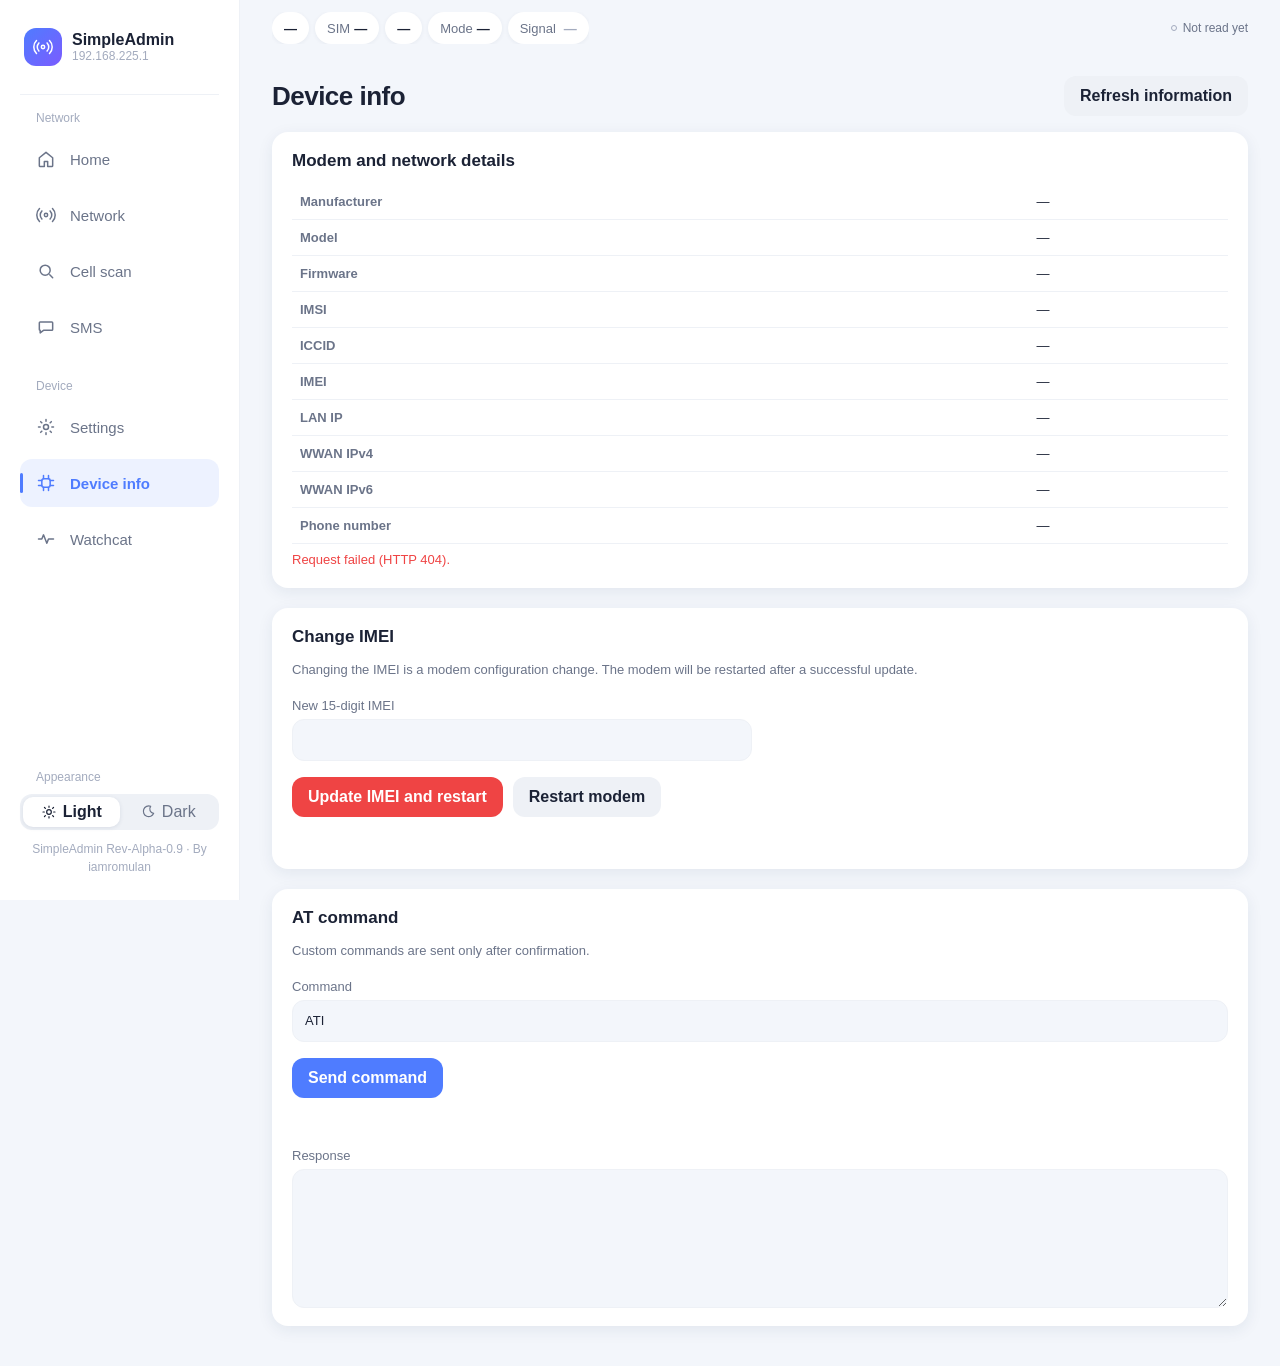
==== www/deviceinfo.html @ bcb3fdd5 "Update app.css styles and refresh stylesheet version in HTML files" ====
<!DOCTYPE html>
<html lang="en">
<head>
  <meta charset="utf-8">
  <meta name="viewport" content="width=device-width, initial-scale=1, viewport-fit=cover">
  <title>Device info · SimpleAdmin</title>
  <link rel="stylesheet" href="css/app.css?v=20261105-2344">
  <script>
    (function () {
      var saved = localStorage.getItem("theme");
      var theme = saved === "light" || saved === "dark" ? saved : (matchMedia("(prefers-color-scheme: dark)").matches ? "dark" : "light");
      document.documentElement.setAttribute("data-theme", theme);
      document.documentElement.style.colorScheme = theme;
    })();
  </script>
</head>
<body data-page="device">
  <div class="app">
    <aside class="sidebar" id="sidebar"></aside>
    <div class="main-col"><div class="page-wrap">
      <div id="status-slot"></div>
      <main class="page" id="page">
        <div class="page-head"><h1>Device info</h1><button class="secondary" type="button" id="device-refresh">Refresh information</button></div>
        <section class="card">
          <h2>Modem and network details</h2>
          <div class="table-wrap">
            <table class="data-table"><tbody>
              <tr><th>Manufacturer</th><td id="info-manufacturer">—</td></tr>
              <tr><th>Model</th><td id="info-model">—</td></tr>
              <tr><th>Firmware</th><td id="info-firmware">—</td></tr>
              <tr><th>IMSI</th><td id="info-imsi">—</td></tr>
              <tr><th>ICCID</th><td id="info-iccid">—</td></tr>
              <tr><th>IMEI</th><td id="info-imei">—</td></tr>
              <tr><th>LAN IP</th><td id="info-lan">—</td></tr>
              <tr><th>WWAN IPv4</th><td id="info-ipv4">—</td></tr>
              <tr><th>WWAN IPv6</th><td id="info-ipv6">—</td></tr>
              <tr><th>Phone number</th><td id="info-phone">—</td></tr>
            </tbody></table>
          </div>
          <p class="result" id="device-result" role="status" aria-live="polite"></p>
        </section>
        <section class="card">
          <h2>Change IMEI</h2>
          <p class="section-note">Changing the IMEI is a modem configuration change. The modem will be restarted after a successful update.</p>
          <div class="form-grid">
            <label class="field"><span>New 15-digit IMEI</span><input id="new-imei" type="text" inputmode="numeric" maxlength="15" autocomplete="off"></label>
            <div class="form-actions"><button class="danger-button" type="button" id="imei-apply">Update IMEI and restart</button><button class="secondary" type="button" id="device-reboot">Restart modem</button></div>
            <p class="result field-wide" id="imei-result" role="status" aria-live="polite"></p>
          </div>
        </section>
        <section class="card" id="terminal">
          <h2>AT command</h2>
          <p class="section-note">Custom commands are sent only after confirmation.</p>
          <div class="form-grid">
            <label class="field field-wide"><span>Command</span><input id="device-at-command" type="text" value="ATI" autocomplete="off"></label>
            <div class="form-actions"><button class="primary" type="button" id="device-at-send">Send command</button></div>
            <p class="result field-wide" id="device-at-result" role="status" aria-live="polite"></p>
            <label class="field field-wide"><span>Response</span><textarea id="device-at-output" rows="6" readonly></textarea></label>
          </div>
        </section>
      </main>
    </div></div>
  </div>
  <nav class="tabbar" id="tabbar"></nav>
  <script src="js/shell.js?v=20261105-2300"></script>
  <script src="js/deviceinfo.js?v=20261105-2300"></script>
</body>
</html>
---- www/css/app.css ----
:root {
  --bg: #F3F6FB;
  --card: #FFFFFF;
  --tx: #1B2235;
  --tx2: #6B7489;
  --tx3: #A3ABBE;
  --accent: #4F7CFF;
  --a2: #7B5CFF;
  --ok: #22C55E;
  --warn: #F59E0B;
  --danger: #EF4444;
  --shadow: 0 4px 16px rgba(30, 50, 90, .08);
  --line: #EEF1F6;
  --switch-off: #E2E6EE;
  --grid: #E9EDF4;
  --gap-bg: #EEF1F6;
  --card-border: none;
  --tier-1: #15803D; --tier-2: #22C55E; --tier-3: #EAB308; --tier-4: #EF4444;
  --ring-d: 148px; --ring-w: 12px; --ring-track: #EEF1F6; --ring-disc: #FFFFFF; --ring-num-fs: 40px;
  --sb-w: 240px; --nav-h: 48px; --nav-gap: 8px; --nav-fs: 15px; --nav-r: 12px;
  --nav-icon: 20px; --nav-icon-gap: 14px; --nav-group-fs: 12px;
  --nav-active-bg: rgb(79 124 255 / .10); --nav-active-bar: 3px;
  --seg-bg: #EEF1F6; --badge-bg: #EEF1F6;
  --content-max: 1200px;
  --r: 16px;
  --gap: 20px;
  color-scheme: light;
}
html[data-theme="dark"] {
  --bg: #0F1222;
  --card: #1A1E33;
  --tx: #EEF1FA;
  --tx2: #9AA3BC;
  --tx3: #6B7390;
  --accent: #6B93FF;
  --a2: #9476FF;
  --ok: #4ADE80;
  --warn: #FBBF24;
  --danger: #F87171;
  --shadow: none;
  --line: #262B44;
  --switch-off: #3A4060;
  --grid: #2A3050;
  --gap-bg: #262B44;
  --card-border: 1px solid #2A2F48;
  --ring-track: #2A3050;
  --ring-disc: #1A1E33;
  --nav-active-bg: rgb(79 124 255 / .18);
  --seg-bg: #262B44; --badge-bg: #262B44;
  color-scheme: dark;
}
* { box-sizing: border-box; }
[hidden] { display: none !important; }
html, body { margin: 0; height: 100%; }
body {
  min-height: 100dvh;
  background: var(--bg);
  color: var(--tx);
  font-family: -apple-system, BlinkMacSystemFont, "Segoe UI", sans-serif;
  font-variant-numeric: tabular-nums;
}
button, input, select, textarea { font: inherit; color: inherit; }
button { cursor: pointer; }
a { color: inherit; text-decoration: none; }
svg { width: 20px; height: 20px; fill: none; stroke: currentColor; stroke-width: 1.8; stroke-linecap: round; stroke-linejoin: round; }

.app {
  min-height: 100dvh;
  display: block;
  padding-bottom: calc(64px + env(safe-area-inset-bottom));
}
.sidebar { display: none; }
.tabbar {
  position: fixed;
  left: 0; right: 0; bottom: 0;
  z-index: 20;
  display: grid;
  grid-template-columns: repeat(5, 1fr);
  height: calc(56px + env(safe-area-inset-bottom));
  padding-bottom: env(safe-area-inset-bottom);
  background: var(--card);
  border-top: 1px solid var(--line);
}
.tabbar a {
  min-height: 44px;
  display: flex;
  flex-direction: column;
  align-items: center;
  justify-content: center;
  gap: 2px;
  color: var(--tx2);
  font-size: 11px;
}
.tabbar a.is-current { color: var(--accent); font-weight: 650; }
.main-col { min-width: 0; }
.brand-logo {
  width: 38px; height: 38px; border-radius: 12px; display: grid; place-items: center; flex-shrink: 0;
  color: #fff; background: linear-gradient(135deg, var(--accent), var(--a2));
}
.brand-logo svg { width: 20px; height: 20px; }
.refresh small { color: var(--tx3); font-size: 12px; }
.hero-div { display: none; }
.page { padding: 12px 16px 28px; }
.page.is-stale .num, .page.is-stale .m-val, .page.is-stale #gauge-pct { opacity: .5; }

.status {
  display: flex;
  align-items: center;
  justify-content: space-between;
  gap: 8px;
  height: 40px;
  padding: 0 16px;
}
#st-conn.is-ok::before { content: ""; width: 7px; height: 7px; border-radius: 50%; background: var(--tier-2); margin-right: 2px; flex-shrink: 0; }
.t-full { display: none; }
.refresh-chip { display: inline-flex; align-items: center; min-height: 32px; padding: 0 10px; border-radius: 999px; border: 0; background: var(--badge-bg); color: var(--tx2); font-size: 13px; }
.status-pills { display: flex; flex-wrap: nowrap; overflow: hidden; gap: 6px; min-width: 0; }
.pill {
  display: inline-flex;
  align-items: center;
  gap: 4px;
  height: 32px;
  padding: 0 12px;
  border-radius: 999px;
  background: var(--card);
  box-shadow: 0 1px 4px rgba(30, 50, 90, .06);
  border: var(--card-border);
  color: var(--tx2);
  font-weight: 400;
  font-size: 13px;
  white-space: nowrap;
}
.pill b, .pill .pill-v { color: var(--tx); font-weight: 600; }
#st-sim { display: none; }
.sig-pct { display: none; }
.status-time { display: flex; align-items: center; gap: 6px; color: var(--tx2); font-size: 12px; white-space: nowrap; }
.status.is-live .dot {
  width: 6px; height: 6px; border-radius: 50%; background: var(--ok);
  animation: breathe 1.6s ease-in-out infinite;
}
.status:not(.is-live) .dot {
  width: 6px; height: 6px; border-radius: 50%;
  border: 1.5px solid var(--tx3); background: transparent;
}
.status-time.is-warn { color: var(--warn); }
.banner {
  margin: 8px 16px 0;
  padding: 10px 12px;
  border-radius: 12px;
  background: rgba(245, 158, 11, .15);
  color: var(--warn);
  font-size: 14px;
}
@keyframes breathe {
  50% { opacity: .35; transform: scale(.8); }
}

.page-head, .more-head {
  display: flex;
  align-items: center;
  justify-content: space-between;
  gap: 12px;
  margin: 8px 0 16px;
}
h1 { margin: 0; font-size: 26px; letter-spacing: -.02em; }
.refresh { display: flex; align-items: center; gap: 8px; color: var(--tx2); font-size: 13px; }
.refresh input {
  width: 64px; height: 36px; border-radius: 12px; border: 1px solid var(--line);
  background: var(--card); text-align: center; font-size: 16px;
}
.refresh button, .ghost {
  min-height: 36px; padding: 0 12px; border-radius: 12px;
  border: 1px solid var(--line); background: var(--card);
}

.hero {
  display: grid;
  grid-template-columns: 112px 1fr;
  gap: 12px 16px;
  padding: 16px;
  border-radius: var(--r);
  color: #fff;
  background: linear-gradient(120deg, var(--accent), var(--a2));
  box-shadow: 0 12px 28px rgba(91, 108, 255, .28);
}
.hero { position: relative; overflow: hidden; }
.hero::before, .hero::after {
  content: ""; position: absolute; border-radius: 50%; background: #fff; pointer-events: none;
}
.hero::before { width: 220px; height: 220px; right: -60px; top: -90px; opacity: .08; }
.hero::after { width: 260px; height: 260px; right: 120px; bottom: -140px; opacity: .06; }
.hero > * { position: relative; z-index: 1; }
.disc {
  width: 112px; height: 112px; border-radius: 50%; background: var(--ring-disc);
  position: relative; display: grid; place-items: center;
  box-shadow: 0 8px 24px rgba(20, 30, 80, .25);
}
.disc svg { width: 100%; height: 100%; }
.g-track, .g-val { fill: none; stroke-width: var(--ring-w); }
.g-track { stroke: var(--ring-track); }
.g-val { stroke-linecap: round; transform: rotate(-90deg); transform-origin: 74px 74px; }
.disc-label { position: absolute; display: grid; justify-items: center; gap: 4px; color: var(--tx); }
.disc-label strong { display: block; font-size: 30px; font-weight: 700; line-height: 1; }
.disc-label strong small { font-size: 14px; font-weight: 700; margin-left: 1px; }
.grade-pill {
  display: inline-flex; align-items: center; gap: 5px;
  padding: 2px 10px; border-radius: 999px; font-size: 13px; font-weight: 700; white-space: nowrap;
}
.grade-pill i { width: 7px; height: 7px; border-radius: 50%; background: currentColor; }
.hero-mid { display: flex; flex-direction: column; justify-content: center; gap: 8px; }
.chart-tip { margin: 4px 0 0; color: var(--tx2); font-size: 12px; }
.kicker { margin: 0; opacity: .8; font-size: 12px; }
.hero h2 { margin: 0; font-size: 28px; display: flex; align-items: center; gap: 8px; }
.live-dot { width: 8px; height: 8px; border-radius: 50%; background: rgba(255,255,255,.45); }
.live-dot.is-on { background: #bbf7d0; }
.hero-sub { margin: 0; font-size: 13px; opacity: .9; }
.legend {
  grid-column: 1 / -1;
  display: flex; flex-wrap: wrap; gap: 8px 12px; align-items: center;
  margin: 0; padding-top: 8px; border-top: 1px solid rgba(255,255,255,.25);
  font-size: 12px;
}
.legend { flex-wrap: nowrap; gap: 6px; }
.legend b { font-weight: 650; margin-right: auto; white-space: nowrap; }
.legend span { display: inline-flex; align-items: center; gap: 4px; opacity: .85; padding: 3px 8px; border-radius: 999px; white-space: nowrap; }
.legend span.is-current { background: rgba(255, 255, 255, .22); }
.legend i { width: 10px; height: 10px; border-radius: 50%; display: inline-block; box-shadow: 0 0 0 2px #fff; }
.legend .is-current { opacity: 1; font-weight: 700; }
.legend small { display: none; width: 100%; opacity: .85; }

.section-title { margin: 22px 0 10px; display: flex; flex-wrap: wrap; align-items: baseline; gap: 4px 10px; }
.section-title h2 { margin: 0; font-size: 17px; font-weight: 700; }
.section-title p { margin: 0 !important; }
.chart-card h3, .info h3, .panel h3 { margin: 0; font-size: 16px; }
.section-title p, .muted { margin: 4px 0 0; color: var(--tx2); font-size: 12px; }
.meters, .infos, .detail-grid, .charts { display: grid; gap: var(--gap); }
.card {
  background: var(--card);
  border-radius: var(--r);
  box-shadow: var(--shadow);
  border: var(--card-border);
  padding: 18px 20px;
}
.meter header { display: flex; justify-content: space-between; gap: 8px; align-items: center; }
.m-name { margin: 0; font-size: 14px; font-weight: 600; }
.m-hint {
  margin: 0; padding: 2px 10px; border-radius: 999px; background: var(--badge-bg);
  color: var(--tx2); font-size: 12px; white-space: nowrap;
}
.m-val { margin: 10px 0 0; font-size: 24px; font-weight: 700; white-space: nowrap; }
.m-val .unit { font-size: 13px; font-weight: 500; color: var(--tx2); margin-left: 2px; }
.m-val .tier { font-size: 13px; font-weight: 700; margin-left: 6px; }
.meter.is-empty .m-val { font-size: 16px; color: var(--tx3); }
.tier-names { display: flex; gap: 3px; margin-top: 14px; font-size: 11px; color: var(--tx3); }
.tier-names span { text-align: center; white-space: nowrap; overflow: hidden; }
.tier-names span.is-on { font-weight: 700; }
.bar { display: flex; gap: 3px; height: 10px; margin-top: 6px; position: relative; }
.bar .seg { border-radius: 5px; }
.needle {
  position: absolute; top: -8px; width: 4px; height: 26px; border-radius: 2px;
  transform: translateX(-2px); background: var(--tx); box-shadow: 0 0 0 2px var(--card);
}
.meter.is-empty .bar { filter: grayscale(1); opacity: .45; }
.axis, .ticks { position: relative; height: 16px; margin-top: 6px; color: var(--tx3); font-size: 11px; }
.axis { display: flex; justify-content: space-between; height: auto; }
.ticks span { position: absolute; transform: translateX(-50%); }

.charts { display: flex; gap: 12px; overflow-x: auto; scroll-snap-type: x mandatory; padding-bottom: 6px; }
.chart-card { min-width: 86%; scroll-snap-align: start; }
.chart-head { display: flex; flex-wrap: wrap; justify-content: space-between; gap: 2px 8px; align-items: baseline; }
.chart-empty { min-height: 140px; display: grid; place-items: center; color: var(--tx3); }
.plot { min-height: 168px; }
.plot svg { width: 100%; height: auto; }
.plot text { font-size: 10px; stroke: none; }
.plot rect, .plot polygon { stroke: none; }
.plot text.ax { fill: var(--tx3); }
.plot .band { opacity: .07; }
[data-theme="dark"] .plot .band { opacity: .05; }
.plot .band-name { font-weight: 600; opacity: .8; }
.plot .grid { stroke: var(--grid); stroke-width: 1; stroke-dasharray: 3 4; }
.plot .line { fill: none; stroke: #5B6CFF; stroke-width: 2; stroke-linejoin: round; stroke-linecap: round; }
.plot .area { stroke: none; }
.plot .solo { fill: #5B6CFF; stroke: none; }
.plot .gap { fill: var(--gap-bg); opacity: .9; }
.plot .gap-line { stroke: var(--tx3); stroke-width: 1; stroke-dasharray: 2 3; }
.plot .gap-tip rect { fill: #1B2235; }
.plot .gap-tip text { fill: #fff; font-size: 11px; }
.plot .last-dot { stroke: var(--card); stroke-width: 2; }
.chart-head .chart-stats { font-size: 12px; white-space: nowrap; }
.chart-sub { margin: 2px 0 8px; font-size: 12px; }
.refresh .pause-btn {
  display: inline-flex; align-items: center; gap: 6px; height: 36px; min-height: 36px; padding: 0 16px;
  border: 0; border-radius: 12px; background: var(--card); box-shadow: var(--shadow);
  color: var(--accent); font-size: 13px; font-weight: 600;
}
.pause-btn svg { width: 14px; height: 14px; stroke-width: 2.4; }
.pause-btn[aria-pressed="true"] svg { fill: currentColor; }
.infos { grid-template-columns: 1fr 1fr; margin-top: var(--gap); }
.info h3 { display: flex; align-items: center; gap: 10px; font-size: 13px; font-weight: 500; color: var(--tx2); }
.info-ic { width: 30px; height: 30px; border-radius: 10px; display: grid; place-items: center; flex-shrink: 0; }
.info-ic svg { width: 18px; height: 18px; }
.info-ic svg { color: inherit; stroke: currentColor; fill: none; }
.info-ic.ic-conn { background: #E8F8EE; color: #16A34A; }
.info-ic.ic-net { background: #F2EEFF; color: #7B5CFF; }
.info-ic.ic-dev { background: #FFF4E5; color: #F59E0B; }
.info-ic.ic-sim { background: #EDF1FF; color: #4F7CFF; }
[data-theme="dark"] .info-ic.ic-conn { background: rgb(22 163 74 / .16); }
[data-theme="dark"] .info-ic.ic-net { background: rgb(123 92 255 / .16); }
[data-theme="dark"] .info-ic.ic-dev { background: rgb(245 158 11 / .16); }
[data-theme="dark"] .info-ic.ic-sim { background: rgb(79 124 255 / .16); }
.info p { margin: 10px 0 0; font-size: 22px; font-weight: 700; }
.info span { color: var(--tx2); font-size: 12px; }
.detail-grid { grid-template-columns: 1fr; }
.panel table { width: 100%; border-collapse: collapse; font-size: 13px; }
.panel th, .panel td { padding: 8px 4px; border-bottom: 1px solid var(--line); text-align: left; }
.panel td { text-align: right; font-weight: 600; }
.panel tr.tb-head th { border-bottom: 0; text-align: right; font-size: 11px; color: var(--tx3); }
.panel tr.tb-head th:first-child { text-align: left; }
.panel th { color: var(--tx2); font-weight: 500; }
.dot-tier { width: 7px; height: 7px; border-radius: 50%; display: inline-block; margin-right: 6px; }
#detail-toggle { margin-top: 8px; }


.empty {
  min-height: 240px; display: grid; place-items: center; text-align: center;
  color: var(--tx2); padding: 24px;
}
.skeleton { display: grid; gap: 16px; }
.sk {
  height: 92px; border-radius: var(--r);
  background: linear-gradient(90deg, var(--card), rgba(127,127,127,.08), var(--card));
  background-size: 200% 100%;
  animation: sheen 1.2s linear infinite;
}
.sk.lg { height: 168px; }
@keyframes sheen { to { background-position: -200% 0; } }

.more-list {
  display: grid; gap: 0; background: var(--card); border-radius: var(--r);
  border: var(--card-border); box-shadow: var(--shadow); overflow: hidden;
}
.more-row, .more-list a {
  min-height: 52px; display: flex; align-items: center; justify-content: space-between;
  padding: 0 16px; background: transparent; border: 0; border-radius: 0;
}
.more-list > * + * { border-top: 1px solid var(--line); }
.more-list .badge { font-style: normal; font-size: 11px; color: var(--tx2); background: var(--badge-bg); border-radius: 99px; padding: 2px 8px; }
.more-row { width: 100%; text-align: left; }
.switch {
  width: 51px; height: 31px; border-radius: 99px; background: var(--switch-off); position: relative; flex-shrink: 0;
  transition: background .15s ease;
}
.switch::after {
  content: ""; position: absolute; top: 2px; left: 2px; width: 27px; height: 27px;
  border-radius: 50%; background: #fff; transition: transform .15s ease;
  box-shadow: 0 3px 8px rgba(0, 0, 0, .15), 0 1px 1px rgba(0, 0, 0, .16);
}
.switch[aria-checked="true"] { background: var(--accent); }
.switch[aria-checked="true"]::after { transform: translateX(20px); }
.version { display: block; margin-top: 16px; color: var(--tx3); font-size: 11px; line-height: 1.5; text-align: center; overflow-wrap: anywhere; }

.form-grid { display: grid; grid-template-columns: repeat(2, minmax(0, 1fr)); gap: 16px; margin-top: 18px; }
.sms-compose { grid-template-columns: minmax(0, 1fr); }
.field { display: grid; gap: 6px; min-width: 0; color: var(--tx2); font-size: 13px; }
.field input, .field select, .field textarea, .at-output, .data-output {
  width: 100%; min-width: 0; border: 1px solid var(--line); border-radius: 12px;
  background: var(--bg); color: var(--tx); padding: 10px 12px;
}
.field input, .field select { min-height: 42px; }
.field textarea, .at-output, .data-output { min-height: 96px; resize: vertical; font-family: ui-monospace, SFMono-Regular, Consolas, monospace; font-size: 13px; line-height: 1.5; }
.field input:focus, .field select:focus, .field textarea:focus { outline: 2px solid var(--accent); outline-offset: 1px; }
.field-wide { grid-column: 1 / -1; }
.form-actions { display: flex; flex-wrap: wrap; align-items: center; gap: 10px; grid-column: 1 / -1; }
.primary, .secondary, .danger-button {
  min-height: 40px; padding: 0 16px; border: 0; border-radius: 12px;
  background: var(--accent); color: var(--card); font-weight: 650;
}
.secondary { background: var(--badge-bg); color: var(--tx); }
.danger-button { background: var(--danger); }
.primary:disabled, .secondary:disabled, .danger-button:disabled { opacity: .55; cursor: wait; }
.result { min-height: 1.4em; margin: 0; color: var(--tx2); font-size: 13px; }
.result.is-error { color: var(--danger); }
.result.is-success { color: var(--ok); }
.page > .card + .card { margin-top: var(--gap); }
.page > .card > h2 { margin: 0 0 12px; font-size: 17px; line-height: 1.3; }
.page > .card > .page-head { margin: 0 0 12px; }
.page > .card > .page-head h2 { margin: 0; }
.page > .card > p:not(.result) { margin: 8px 0 0; color: var(--tx2); font-size: 13px; line-height: 1.5; }
.page > .card > .field,
.page > .card > .form-actions,
.page > .card > .result,
.page > .card > .table-wrap,
.page > .card > details { margin-top: 12px; }
.page > .card > .result { margin-top: 8px; }
.table-wrap { width: 100%; overflow-x: auto; }
.data-table { width: 100%; border-collapse: collapse; font-size: 13px; }
.data-table th, .data-table td { padding: 10px 8px; border-bottom: 1px solid var(--line); text-align: left; vertical-align: top; }
.data-table th { color: var(--tx2); font-weight: 600; }
.data-table td { overflow-wrap: anywhere; }
.pill-list { display: flex; flex-wrap: wrap; gap: 8px; }
.check-field { display: flex; align-items: center; gap: 8px; min-height: 38px; color: var(--tx2); font-size: 13px; }
.check-field input { accent-color: var(--accent); }
.section-note { margin: 6px 0 0; color: var(--tx2); font-size: 13px; line-height: 1.5; }
.raw-response { margin: 0; white-space: pre-wrap; overflow-wrap: anywhere; }

@media (max-width: 767px) {
  .form-grid { grid-template-columns: minmax(0, 1fr); gap: 12px; }
  .field-wide, .form-actions { grid-column: 1; }
  .card { padding: 16px; }
  #detail-wrap:not(.is-open) .detail-grid { display: none; }
  .status-pills { gap: 0; }
  .status .pill { height: auto; padding: 0 8px; background: none; box-shadow: none; border: 0; border-radius: 0; }
  .status .pill:first-child { padding-left: 0; }
  .status .pill + .pill { border-left: 1px solid var(--line); }
  .status .pill-k { display: none; }
  .refresh label, .refresh input, .refresh small { display: none; }
  .refresh.is-open label, .refresh.is-open input, .refresh.is-open small { display: initial; }
  .refresh.is-open { flex-wrap: wrap; justify-content: flex-end; }
}
@media (min-width: 768px) {
  .status { height: 56px; padding: 0 32px; }
  .banner { margin-right: 24px; margin-left: 24px; }
  .t-full { display: inline; }
  .refresh-chip { display: none; }
  .app {
    display: grid;
    grid-template-columns: 76px 1fr;
    padding-bottom: 0;
  }
  .sidebar {
    display: flex; flex-direction: column;
    height: 100dvh; position: sticky; top: 0;
    background: var(--card); border-right: 1px solid var(--line);
    padding: 16px 10px 12px;
  }
  .brand span, .nav-item span, .nav-label, .theme-seg, .side-foot small, .badge { display: none; }
  .brand { display: grid; place-items: center; color: var(--accent); padding-bottom: 8px; }
  .nav-group + .nav-group { border-top: 1px solid var(--line); margin-top: 8px; padding-top: 8px; }
  .nav-scroll { overflow: auto; flex: 1; }
  .nav-item {
    height: 48px; display: grid; place-items: center; border-radius: 12px; color: var(--tx2); position: relative;
  }
  .nav-item.is-current { background: var(--nav-active-bg); color: var(--accent); }
  .nav-item.is-current::before {
    content: ""; position: absolute; left: 0; top: 10px; bottom: 10px; width: 3px; border-radius: 2px; background: var(--accent);
  }
  .theme-icons { display: grid; gap: 8px; }
  .theme-icons button {
    height: 36px; border: 0; border-radius: 12px; background: transparent; color: var(--tx2);
  }
  .theme-icons button.is-on { background: var(--nav-active-bg); color: var(--accent); }
  .side-foot.has-mask {
    box-shadow: 0 -16px 16px -16px var(--bg);
  }
  .tabbar { display: none; }
  .page { padding: 12px 24px 40px; }
  #st-sim { display: inline-flex; }
  .sig-pct { display: inline; }
  .hero-div { display: block; }
  .hero { display: flex; align-items: center; gap: 36px; min-height: 184px; height: auto; padding: 18px 32px; }
  .hero-mid { flex-direction: row; align-items: center; gap: 36px; }
  .hero-div { width: 1px; height: 84px; background: rgba(255, 255, 255, .25); }
  .disc { width: var(--ring-d); height: var(--ring-d); flex-shrink: 0; }
  .disc-label strong { font-size: var(--ring-num-fs); }
  .disc-label strong small { font-size: 18px; }
  .legend {
    margin: 0 0 0 auto; flex-direction: column; align-items: flex-start; gap: 0;
    padding: 12px 14px; border-radius: 12px; border: 1px solid rgba(255, 255, 255, .22);
    background: rgba(255, 255, 255, .14); max-width: 230px;
  }
  .legend span { line-height: 22px; min-height: 22px; padding: 0; background: none; }
  .legend span.is-current { background: none; }
  .legend b { width: 100%; margin: 0 0 4px; }
  .legend small { display: block; margin-top: 4px; }
  .meters { grid-template-columns: repeat(3, 1fr); }
  .charts { display: grid; grid-template-columns: 1fr 1fr; overflow: visible; }
  .chart-card { min-width: 0; }
  .detail-grid { grid-template-columns: 1fr 1fr; }
  #detail-toggle { display: none; }
  #detail-wrap .detail-grid { display: grid; }
}

@media (min-width: 1024px) {
  .banner { margin-right: 32px; margin-left: 32px; }
  .app { grid-template-columns: var(--sb-w) 1fr; }
  .nav-group + .nav-group { border-top: 0; margin-top: 0; padding-top: 0; }
  .sidebar { padding: 28px 20px 24px; }
  .brand {
    display: flex; gap: 10px; align-items: center; justify-content: flex-start;
    padding: 0 4px 28px; margin-bottom: 4px; color: var(--tx); border-bottom: 1px solid var(--line);
  }
  .brand strong { font-size: 16px; font-weight: 700; }
  .brand span, .brand strong, .brand small { display: block; }
  .brand small, .side-foot small { color: var(--tx3); font-size: 12px; }
  .nav-label { display: block; margin: 0; padding: 20px 16px 10px; font-size: var(--nav-group-fs); color: var(--tx3); }
  .nav-group:first-child .nav-label { padding-top: 12px; }
  .nav-item {
    display: flex; align-items: center; gap: var(--nav-icon-gap); justify-content: flex-start;
    padding: 0 16px; font-size: var(--nav-fs); margin-bottom: var(--nav-gap);
  }
  .nav-item.is-current::before { top: 14px; bottom: 14px; }
  .nav-item span, .badge { display: inline; }
  .badge {
    margin-left: auto; font-style: normal; font-size: 11px; color: var(--tx2);
    background: var(--badge-bg); border: 0; border-radius: 99px; padding: 2px 8px; white-space: nowrap;
  }
  .nav-item.is-current { font-weight: 700; }
  .theme-icons { display: none; }
  .theme-seg { display: grid; grid-template-columns: 1fr 1fr; height: 36px; padding: 3px; border-radius: 12px; background: var(--seg-bg); }
  .theme-seg button { border: 0; border-radius: 10px; background: transparent; color: var(--tx2); display: inline-flex; align-items: center; justify-content: center; gap: 6px; }
  .theme-seg button svg { width: 16px; height: 16px; }
  .theme-seg button.is-on { background: var(--card); color: var(--tx); font-weight: 650; box-shadow: 0 1px 4px rgba(30, 50, 90, .1); }
  .page { padding: 12px 32px 40px; }
  .side-foot small { display: block; margin-top: 10px; }
  .page-wrap { max-width: var(--content-max); margin: 0 auto; }
  .infos { grid-template-columns: repeat(4, 1fr); }
  .detail-grid { grid-template-columns: 1.1fr 1fr .9fr; }
}
@media (prefers-reduced-motion: reduce) {
  .dot, .sk { animation: none; }
}
#st-conn, #st-op { color: var(--tx); font-weight: 600; }

/* ---------- Antennas ---------- */
.ant-title { align-items: center; }
.ant-seg { margin-left: auto; display: inline-grid; grid-template-columns: 52px 52px; padding: 2px; border-radius: 10px; background: var(--seg-bg); }
.ant-seg[hidden] { display: none; }
.ant-seg button { height: 30px; border: 0; border-radius: 8px; background: transparent; color: var(--tx2); font: inherit; font-size: 13px; font-weight: 600; cursor: pointer; }
.ant-seg button.is-on { background: #FFFFFF; color: var(--tx); box-shadow: 0 1px 4px rgba(30, 50, 90, .14); }
[data-theme="dark"] .ant-seg button.is-on { background: var(--card); }
.ant-card { padding: 4px 14px; overflow: visible; }
.ant-card.is-empty { padding: 20px; }
.ant-empty { margin: 0; color: var(--tx3); font-size: 13px; text-align: center; }
.ant-tag { display: none; }
.ant-card[data-show="NR5G"] .ant-row[data-k="LTE"],
.ant-card[data-show="LTE"] .ant-row[data-k="NR5G"] { display: none; }
.ant-cells { display: grid; grid-template-columns: 1fr 1fr; }
.ant-cell { position: relative; padding: 12px; min-width: 0; }
.ant-cell:nth-child(odd) { border-right: 1px solid var(--line); }
.ant-cell:nth-child(-n+2) { border-bottom: 1px solid var(--line); }
.ant-cell.is-off { cursor: pointer; outline: none; }
.ant-name { display: flex; align-items: baseline; gap: 8px; white-space: nowrap; }
.ant-name b { font-size: 14px; font-weight: 600; }
.ant-name span { font-size: 11px; font-weight: 500; color: var(--tx3); }
.ant-rsrp { display: flex; align-items: baseline; gap: 4px; margin: 8px 0; white-space: nowrap; }
.ant-dot { width: 8px; height: 8px; border-radius: 50%; flex-shrink: 0; align-self: center; margin-right: 2px; }
.ant-v { font-size: 18px; font-weight: 700; font-variant-numeric: tabular-nums; }
.ant-u { font-size: 12px; color: var(--tx2); }
.ant-t { font-size: 13px; font-weight: 700; }
.ant-none { font-size: 16px; font-weight: 600; color: var(--tx3); }
.ant-bar { height: 6px; border-radius: 3px; background: var(--ring-track); margin-bottom: 10px; overflow: hidden; }
.ant-bar i { display: block; height: 100%; border-radius: 3px; }
.ant-kv { margin: 0; }
.ant-kv div { display: flex; justify-content: space-between; font-size: 12px; line-height: 20px; }
.ant-kv dt { color: var(--tx2); }
.ant-kv dd { margin: 0; color: var(--tx); font-weight: 600; font-variant-numeric: tabular-nums; }
.ant-tip {
  display: none; position: absolute; z-index: 5; top: calc(100% + 12px); width: 230px; box-sizing: border-box;
  padding: 8px 10px; border-radius: 8px; background: #1B2235; color: #FFFFFF; font-size: 12px; line-height: 18px;
}
.ant-tip::before { content: ""; position: absolute; top: -6px; border: 6px solid transparent; border-top: 0; border-bottom-color: #1B2235; }
.ant-cell.is-tip .ant-tip { display: block; }
@media (hover: hover) { .ant-cell.is-off:hover .ant-tip, .ant-cell.is-off:focus .ant-tip { display: block; } }
@media (max-width: 767px) {
  .ant-title p { order: 3; flex-basis: 100%; }
  .ant-cell:nth-child(even) .ant-tip { right: 0; }
  .ant-cell:nth-child(even) .ant-tip::before { right: 24px; }
  .ant-cell:nth-child(odd) .ant-tip { left: 0; }
  .ant-cell:nth-child(odd) .ant-tip::before { left: 24px; }
}
@media (min-width: 768px) {
  .ant-seg { display: none !important; }
  .ant-card { padding: 6px 20px; }
  .ant-card[data-show] .ant-row { display: grid !important; }
  .ant-row { display: grid; grid-template-columns: 52px 1fr; align-items: start; padding: 14px 0; }
  .ant-card.is-single .ant-row { grid-template-columns: 1fr; }
  .ant-row + .ant-row { border-top: 1px solid var(--line); }
  .ant-tag { display: inline-block; justify-self: start; height: 20px; line-height: 20px; padding: 0 9px; border-radius: 999px; background: var(--badge-bg); color: var(--tx2); font-size: 11px; font-weight: 600; }
  .ant-cells { grid-template-columns: repeat(4, minmax(0, 1fr)); }
  .ant-cell { padding: 0 18px; border: 0 !important; }
  .ant-cell + .ant-cell { border-left: 1px solid var(--line) !important; }
  .ant-cell:first-child { padding-left: 0; }
  .ant-v { font-size: 20px; }
  .ant-tip { left: 0; }
  .ant-tip::before { left: 24px; }
  .ant-cell:first-child .ant-tip { left: 0; }
  .ant-cell:not(:first-child) .ant-tip { left: 18px; }
}
@media (min-width: 768px) {
  .ant-cell:last-child .ant-tip { left: auto; right: 0; }
  .ant-cell:last-child .ant-tip::before { left: auto; right: 24px; }
}
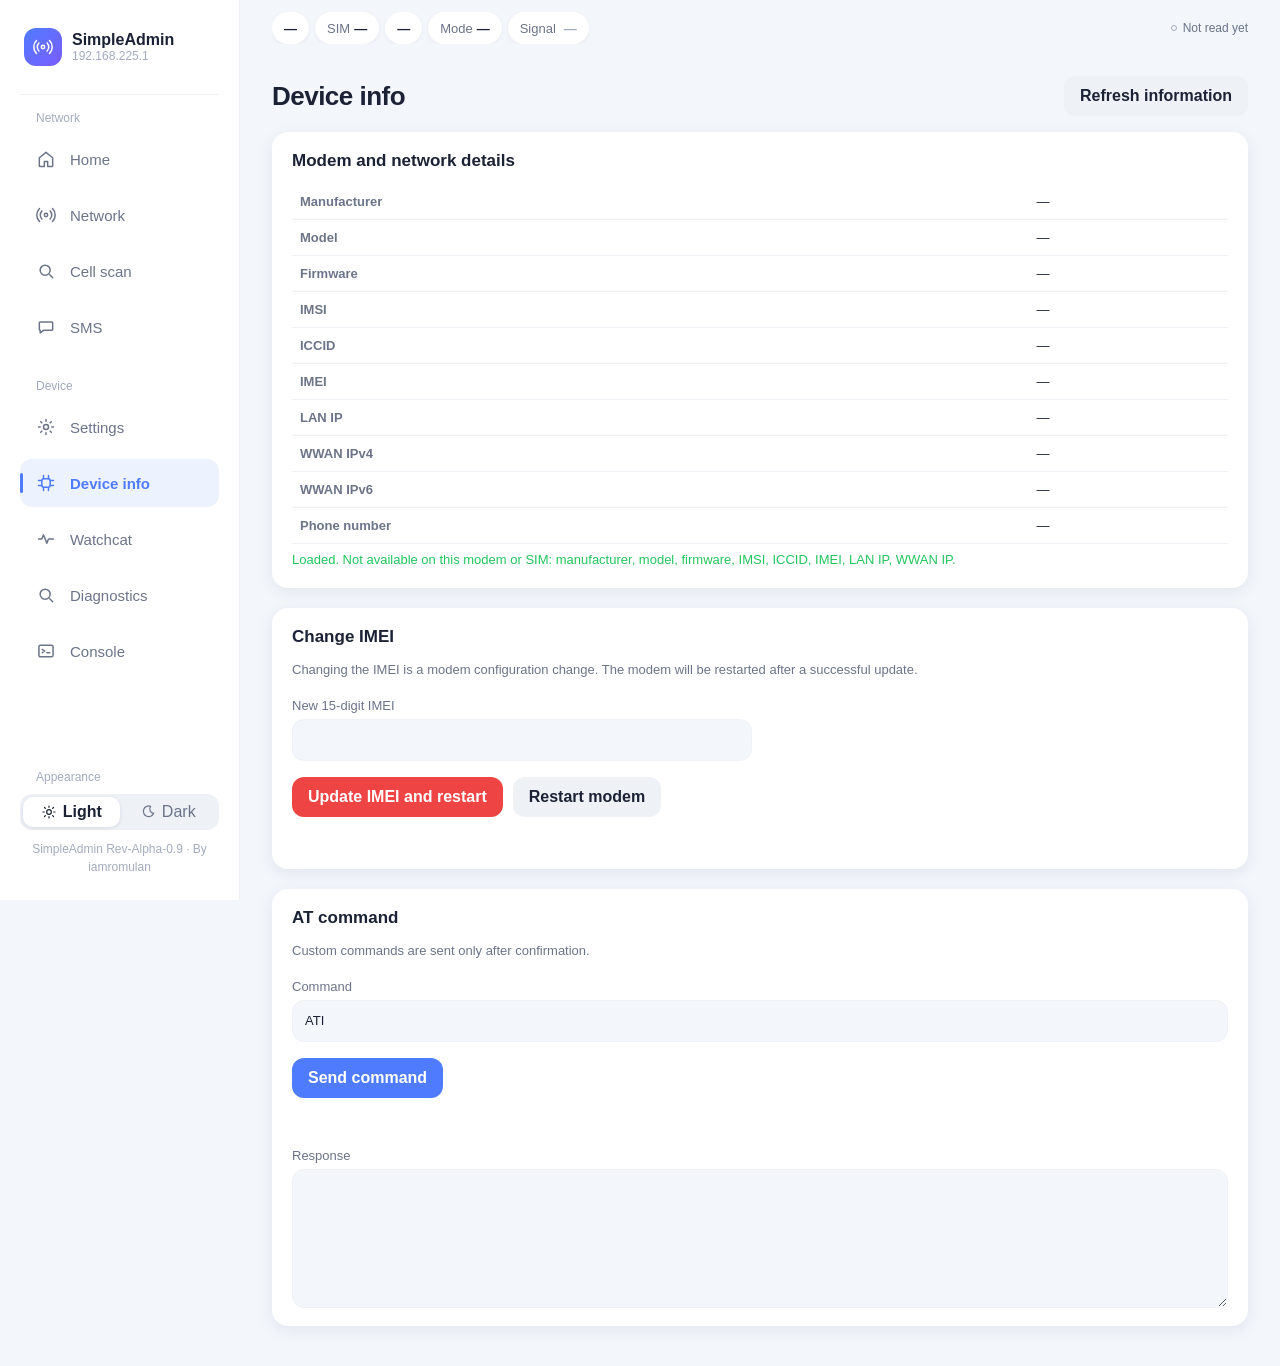
==== commit 5c2959e1: "Enhance SMS and Watchcat functionalities, add Diagnostics and Console pages - Updated shell.js to in" ====
--- a/www/deviceinfo.html
+++ b/www/deviceinfo.html
@@ -62,7 +62,8 @@
     </div></div>
   </div>
   <nav class="tabbar" id="tabbar"></nav>
-  <script src="js/shell.js?v=20261105-2300"></script>
-  <script src="js/deviceinfo.js?v=20261105-2300"></script>
+  <script src="js/shell.js?v=20261107-1"></script>
+  <script src="js/at.js?v=20261107-1"></script>
+  <script src="js/deviceinfo.js?v=20261107-1"></script>
 </body>
 </html>
